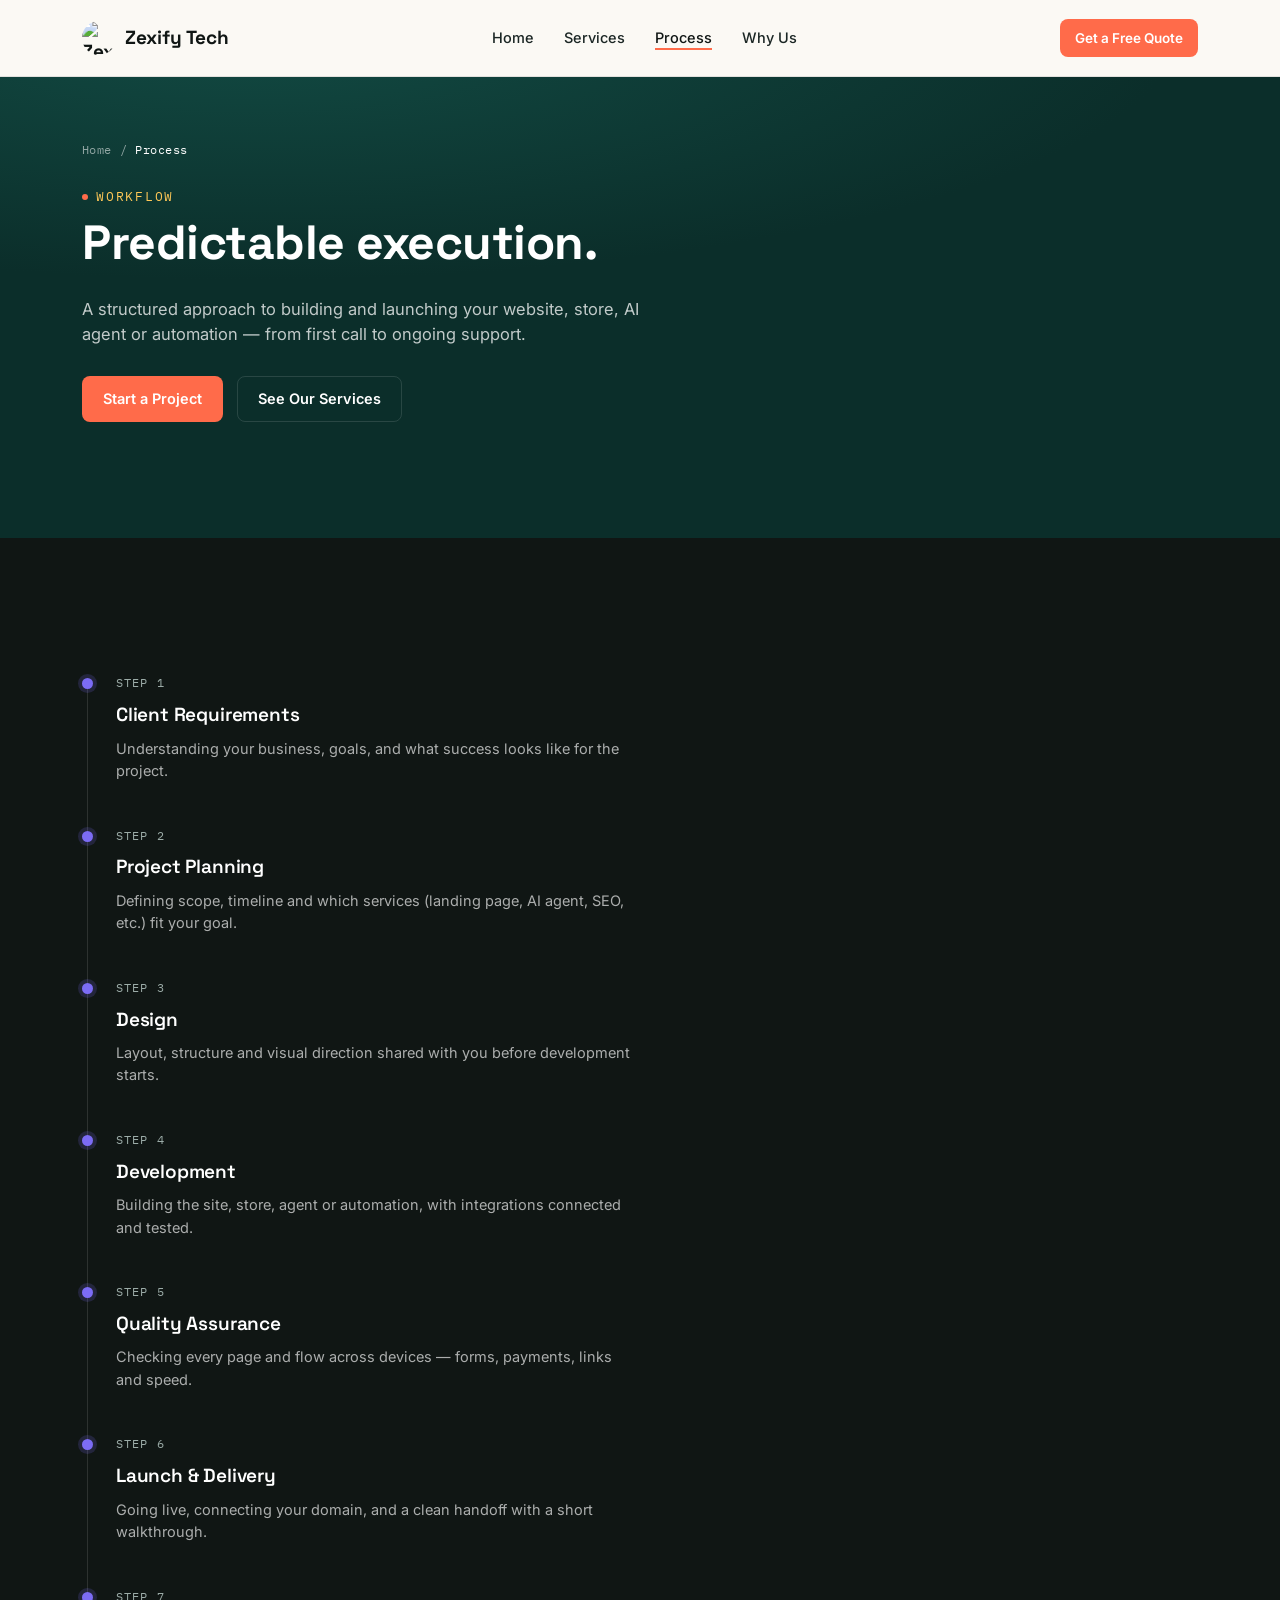
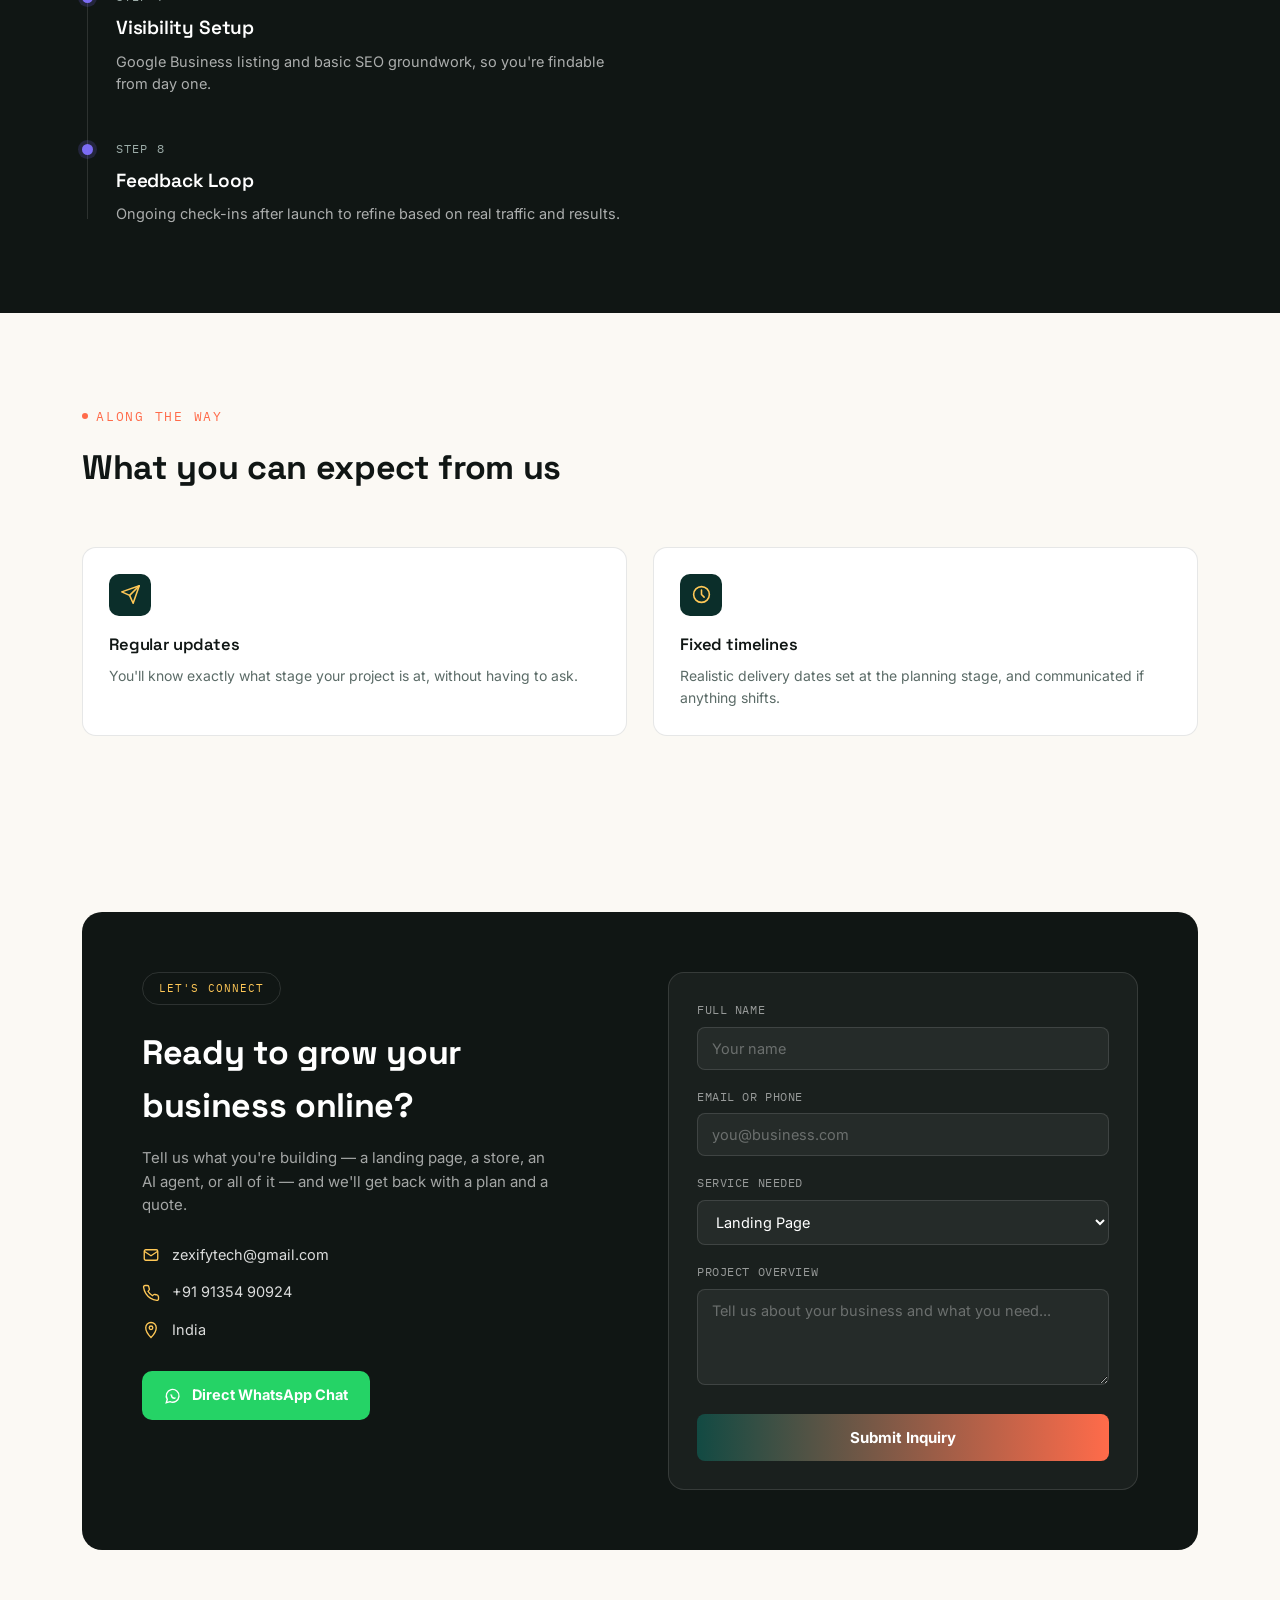
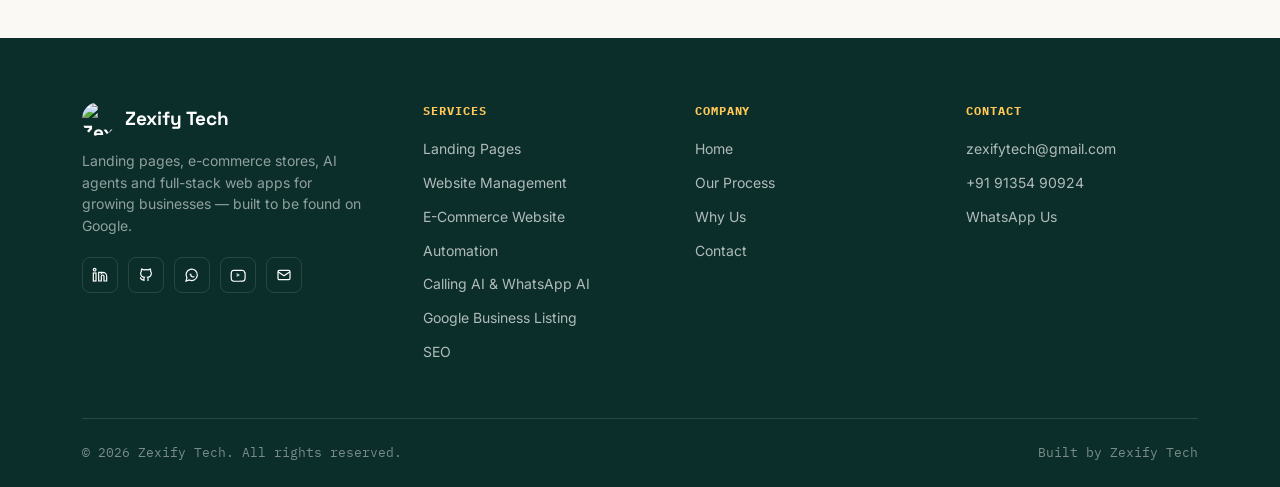
==== process.html @ 94b24c24 "first commit" ====
<!DOCTYPE html>
<html lang="en">
<head>
<meta charset="UTF-8">
<meta name="viewport" content="width=device-width, initial-scale=1.0">
<title>Our Process | Zexify Tech</title>
<meta name="description" content="How Zexify Tech plans, builds and launches every project.">
<link rel="preconnect" href="https://fonts.googleapis.com">
<link href="https://fonts.googleapis.com/css2?family=Space+Grotesk:wght@500;600;700&family=Inter:wght@400;500;600;700&family=IBM+Plex+Mono:wght@400;500&display=swap" rel="stylesheet">
<link rel="stylesheet" href="css/style.css">
</head>
<body>
<header class="site-header">
  <nav class="nav-wrap wrap">
    <a href="index.html" class="logo">
      <span class="logo-mark">
        <img src="assets/logo-mark.svg" alt="Zexify Tech logo">
      </span>
      Zexify Tech
    </a>
    <ul class="nav-links">
      <li><a class="" href="index.html">Home</a></li>
      <li class="has-dropdown">
        <a href="index.html#services">Services</a>
        <div class="dropdown">
          <a href="services/landing-pages.html">Landing Pages</a>
<a href="services/website-management.html">Website Management</a>
<a href="services/ecommerce.html">E-Commerce Website</a>
<a href="services/automation.html">Automation</a>
<a href="services/ai-agents.html">Calling AI & WhatsApp AI</a>
<a href="services/google-business.html">Google Business Listing</a>
<a href="services/seo.html">SEO</a>
        </div>
      </li>
      <li><a class="active" href="process.html">Process</a></li>
      <li><a class="" href="why-us.html">Why Us</a></li>
    </ul>
    <a href="#contact" class="btn btn-primary btn-sm nav-cta">Get a Free Quote</a>
    <button class="nav-toggle" aria-label="Menu">
      <svg viewBox="0 0 24 24" fill="none" stroke="currentColor" stroke-width="2" stroke-linecap="round"><path d="M3 6h18M3 12h18M3 18h18"/></svg>
    </button>
    <div class="mobile-menu">
      <a href="index.html">Home</a>
      <a href="services/landing-pages.html">Landing Pages</a>
<a href="services/website-management.html">Website Management</a>
<a href="services/ecommerce.html">E-Commerce Website</a>
<a href="services/automation.html">Automation</a>
<a href="services/ai-agents.html">Calling AI & WhatsApp AI</a>
<a href="services/google-business.html">Google Business Listing</a>
<a href="services/seo.html">SEO</a>
      <a href="process.html">Process</a>
      <a href="why-us.html">Why Us</a>
      <a href="#contact">Contact</a>
    </div>
  </nav>
</header>

<section class="inner-hero">
  <div class="wrap">
    <div class="crumb"><a href="index.html">Home</a> / <span style="color:#fff">Process</span></div>
    <span class="eyebrow on-dark">Workflow</span>
    <h1>Predictable execution.</h1>
    <p class="lead">A structured approach to building and launching your website, store, AI agent or automation &mdash; from first call to ongoing support.</p>
    <div class="hero-actions">
      <a href="#contact" class="btn btn-primary">Start a Project</a>
      <a href="index.html#services" class="btn btn-on-dark">See Our Services</a>
    </div>
  </div>
</section>

<section class="timeline-section">
  <div class="wrap">
    <div class="timeline">
      <div class="timeline-item reveal"><span class="timeline-dot"></span><span class="step-label">Step 1</span><h3>Client Requirements</h3><p>Understanding your business, goals, and what success looks like for the project.</p></div>
<div class="timeline-item reveal"><span class="timeline-dot"></span><span class="step-label">Step 2</span><h3>Project Planning</h3><p>Defining scope, timeline and which services (landing page, AI agent, SEO, etc.) fit your goal.</p></div>
<div class="timeline-item reveal"><span class="timeline-dot"></span><span class="step-label">Step 3</span><h3>Design</h3><p>Layout, structure and visual direction shared with you before development starts.</p></div>
<div class="timeline-item reveal"><span class="timeline-dot"></span><span class="step-label">Step 4</span><h3>Development</h3><p>Building the site, store, agent or automation, with integrations connected and tested.</p></div>
<div class="timeline-item reveal"><span class="timeline-dot"></span><span class="step-label">Step 5</span><h3>Quality Assurance</h3><p>Checking every page and flow across devices &mdash; forms, payments, links and speed.</p></div>
<div class="timeline-item reveal"><span class="timeline-dot"></span><span class="step-label">Step 6</span><h3>Launch &amp; Delivery</h3><p>Going live, connecting your domain, and a clean handoff with a short walkthrough.</p></div>
<div class="timeline-item reveal"><span class="timeline-dot"></span><span class="step-label">Step 7</span><h3>Visibility Setup</h3><p>Google Business listing and basic SEO groundwork, so you're findable from day one.</p></div>
<div class="timeline-item reveal"><span class="timeline-dot"></span><span class="step-label">Step 8</span><h3>Feedback Loop</h3><p>Ongoing check-ins after launch to refine based on real traffic and results.</p></div>
    </div>
  </div>
</section>

<section>
  <div class="wrap">
    <div class="section-head reveal">
      <span class="eyebrow on-light">Along The Way</span>
      <h2>What you can expect from us</h2>
    </div>
    <div class="feature-grid reveal">
      <div class="feature-card"><div class="service-icon"><svg viewBox="0 0 24 24" fill="none" stroke-width="1.8" stroke-linecap="round" stroke-linejoin="round"><path d="M22 2 11 13"/><path d="M22 2 15 22l-4-9-9-4 20-7z"/></svg></div><h3>Regular updates</h3><p>You'll know exactly what stage your project is at, without having to ask.</p></div>
      <div class="feature-card"><div class="service-icon"><svg viewBox="0 0 24 24" fill="none" stroke-width="1.8" stroke-linecap="round" stroke-linejoin="round"><circle cx="12" cy="12" r="9"/><path d="M12 7v5l3 3"/></svg></div><h3>Fixed timelines</h3><p>Realistic delivery dates set at the planning stage, and communicated if anything shifts.</p></div>
    </div>
  </div>
</section>

<section id="contact">
  <div class="wrap">
    <div class="connect-band reveal">
      <div class="connect-grid">
        <div class="connect-left">
          <span class="connect-pill">Let's Connect</span>
          <h2>Ready to grow your business online?</h2>
          <p class="sub">Tell us what you're building — a landing page, a store, an AI agent, or all of it — and we'll get back with a plan and a quote.</p>
          <div class="connect-info">
            <div class="connect-info-row"><svg viewBox="0 0 24 24" fill="none" stroke-width="1.8"><rect x="3" y="5" width="18" height="14" rx="2"/><path d="m3 7 9 6 9-6"/></svg><a href="mailto:zexifytech@gmail.com">zexifytech@gmail.com</a></div>
            <div class="connect-info-row"><svg viewBox="0 0 24 24" fill="none" stroke-width="1.8"><path d="M22 16.9v3a2 2 0 0 1-2.2 2 19.8 19.8 0 0 1-8.6-3.1 19.5 19.5 0 0 1-6-6A19.8 19.8 0 0 1 2.1 4.2 2 2 0 0 1 4.1 2h3a2 2 0 0 1 2 1.7c.1.9.3 1.8.6 2.7a2 2 0 0 1-.5 2.1L8 9.7a16 16 0 0 0 6 6l1.2-1.2a2 2 0 0 1 2.1-.5c.9.3 1.8.5 2.7.6a2 2 0 0 1 1.7 2Z"/></svg><a href="tel:+919135490924">+91 91354 90924</a></div>
            <div class="connect-info-row"><svg viewBox="0 0 24 24" fill="none" stroke-width="1.8"><path d="M12 2 C8 2 5 5 5 9c0 6 7 13 7 13s7-7 7-13c0-4-3-7-7-7z"/><circle cx="12" cy="9" r="2.4"/></svg><span>India</span></div>
          </div>
          <a href="https://wa.me/919135490924" target="_blank" rel="noopener" class="whatsapp-btn"><svg viewBox="0 0 24 24" fill="none" stroke="#fff" stroke-width="1.8"><path d="M3 21l1.4-4.6A8.5 8.5 0 1 1 8 19.5Z"/><path d="M9 10a1 1 0 0 0 1 1 4 4 0 0 0 4 4 1 1 0 0 0 1-1"/></svg>Direct WhatsApp Chat</a>
        </div>
        <form class="connect-form" id="inquiry-form">
          <div class="form-row">
            <label for="f-name">Full Name</label>
            <input type="text" id="f-name" placeholder="Your name" required>
          </div>
          <div class="form-row">
            <label for="f-email">Email or Phone</label>
            <input type="text" id="f-email" placeholder="you@business.com" required>
          </div>
          <div class="form-row">
            <label for="f-service">Service Needed</label>
            <select id="f-service">
              <option>Landing Page</option>
              <option>Website Management</option>
              <option>E-Commerce Website</option>
              <option>Automation</option>
              <option>Calling AI &amp; WhatsApp AI</option>
              <option>Google Business Listing</option>
              <option>SEO</option>
              <option>Not sure yet</option>
            </select>
          </div>
          <div class="form-row">
            <label for="f-msg">Project Overview</label>
            <textarea id="f-msg" placeholder="Tell us about your business and what you need..."></textarea>
          </div>
          <button type="submit" class="form-submit">Submit Inquiry</button>
        </form>
      </div>
    </div>
  </div>
</section>
<footer class="site-footer">
  <div class="wrap">
    <div class="footer-grid">
      <div class="footer-brand">
        <div class="logo">
          <span class="logo-mark">
            <img src="assets/logo-mark.svg" alt="Zexify Tech logo">
          </span>
          Zexify Tech
        </div>
        <p>Landing pages, e-commerce stores, AI agents and full-stack web apps for growing businesses — built to be found on Google.</p>
        <div class="footer-social">
          <!-- SOCIAL LINKS: replace # with your real profile URLs -->
          <a href="https://www.linkedin.com/in/arif-shaikh-717694379" aria-label="LinkedIn" target="_blank" rel="noopener"><svg viewBox="0 0 24 24" fill="none" stroke-width="1.8"><path d="M16 8a6 6 0 0 1 6 6v7h-4v-7a2 2 0 0 0-4 0v7h-4V8h4v1.5A6 6 0 0 1 16 8Z"/><rect x="2" y="9" width="4" height="12"/><circle cx="4" cy="4" r="2"/></svg></a>
          <a href="https://github.com/arifshaikh0462" aria-label="GitHub" target="_blank" rel="noopener"><svg viewBox="0 0 24 24" fill="none" stroke-width="1.8"><path d="M9 19c-4.3 1.4-4.3-2.5-6-3m12 5v-3.5c0-1 .1-1.4-.5-2 2.8-.3 5.5-1.4 5.5-6a4.6 4.6 0 0 0-1.3-3.2 4.2 4.2 0 0 0-.1-3.2s-1.1-.3-3.5 1.3a12.3 12.3 0 0 0-6.2 0C6.5 2.8 5.4 3.1 5.4 3.1a4.2 4.2 0 0 0-.1 3.2A4.6 4.6 0 0 0 4 9.5c0 4.6 2.7 5.7 5.5 6-.6.6-.6 1.2-.5 2V21"/></svg></a>
          <a href="https://wa.me/919135490924" aria-label="WhatsApp" target="_blank" rel="noopener"><svg viewBox="0 0 24 24" fill="none" stroke-width="1.8"><path d="M3 21l1.4-4.6A8.5 8.5 0 1 1 8 19.5Z"/><path d="M9 10a1 1 0 0 0 1 1 4 4 0 0 0 4 4 1 1 0 0 0 1-1"/></svg></a>
          <a href="https://www.youtube.com/@zexifytech" aria-label="YouTube" target="_blank" rel="noopener"><svg viewBox="0 0 24 24" fill="none" stroke-width="1.8" stroke-linecap="round" stroke-linejoin="round"><path d="M22 8.5s-.2-1.6-.9-2.3c-.8-.9-1.8-.9-2.2-1C15.9 5 12 5 12 5h0s-3.9 0-6.9.2c-.4 0-1.4.1-2.2 1C2.2 6.9 2 8.5 2 8.5S1.8 10.4 1.8 12.3v1.8c0 1.9.2 3.8.2 3.8s.2 1.6.9 2.3c.8.9 1.9.9 2.4 1 1.7.2 7.2.2 7.2.2s3.9 0 6.9-.2c.4 0 1.4-.1 2.2-1 .7-.7.9-2.3.9-2.3s.2-1.9.2-3.8v-1.8c0-1.9-.2-3.8-.2-3.8Z"/><path d="M10 15V9l5.2 3-5.2 3Z" fill="currentColor" stroke="none"/></svg></a>
          <a href="mailto:zexifytech@gmail.com" aria-label="Email"><svg viewBox="0 0 24 24" fill="none" stroke-width="1.8"><rect x="3" y="5" width="18" height="14" rx="2"/><path d="m3 7 9 6 9-6"/></svg></a>
        </div>
      </div>
      <div class="footer-col">
        <h4>Services</h4>
        <a href="services/landing-pages.html">Landing Pages</a>
        <a href="services/website-management.html">Website Management</a>
        <a href="services/ecommerce.html">E-Commerce Website</a>
        <a href="services/automation.html">Automation</a>
        <a href="services/ai-agents.html">Calling AI & WhatsApp AI</a>
        <a href="services/google-business.html">Google Business Listing</a>
        <a href="services/seo.html">SEO</a>
      </div>
      <div class="footer-col">
        <h4>Company</h4>
        <a href="index.html">Home</a>
        <a href="process.html">Our Process</a>
        <a href="why-us.html">Why Us</a>
        <a href="#contact">Contact</a>
      </div>
      <div class="footer-col">
        <h4>Contact</h4>
        <a href="mailto:zexifytech@gmail.com">zexifytech@gmail.com</a>
        <a href="tel:+919135490924">+91 91354 90924</a>
        <a href="https://wa.me/919135490924" target="_blank" rel="noopener">WhatsApp Us</a>
      </div>
    </div>
    <div class="footer-bottom">
      <span>© 2026 Zexify Tech. All rights reserved.</span>
      <span>Built by Zexify Tech</span>
    </div>
  </div>
</footer>
<script src="js/main.js"></script>
</body>
</html>
---- css/style.css ----
/* ===========================================================
   Zexify Tech — shared stylesheet
   Tokens: teal (brand) / coral (accent) / gold (highlight)
=========================================================== */
:root{
  --teal-900:#0B2E2A;
  --teal-800:#0F3934;
  --teal-700:#124A43;
  --coral-500:#FF6B4A;
  --coral-400:#FF8666;
  --gold-400:#FFC857;
  --cream-50:#FBF9F4;
  --cream-100:#F2F5F1;
  --ink-900:#101614;
  --ink-700:#1B2624;
  --slate-500:#5B6B67;
  --slate-300:#9CACA8;
  --line: rgba(16,22,20,0.10);
  --line-dark: rgba(255,255,255,0.12);
}
*{box-sizing:border-box; margin:0; padding:0;}
html{scroll-behavior:smooth;}
body{
  font-family:'Inter', sans-serif;
  background:var(--cream-50);
  color:var(--ink-900);
  line-height:1.55;
  -webkit-font-smoothing:antialiased;
}
img,svg{display:block; max-width:100%;}
a{color:inherit; text-decoration:none;}
ul{list-style:none;}
.wrap{max-width:1180px; margin:0 auto; padding:0 32px;}
h1,h2,h3{font-family:'Space Grotesk', sans-serif; letter-spacing:-0.01em;}
.eyebrow{
  font-family:'IBM Plex Mono', monospace;
  font-size:12.5px;
  letter-spacing:0.14em;
  text-transform:uppercase;
  display:inline-flex;
  align-items:center;
  gap:8px;
}
.eyebrow::before{
  content:"";
  width:6px; height:6px; border-radius:50%;
  background:var(--coral-500);
  display:inline-block;
}
.eyebrow.on-dark{color:var(--gold-400);}
.eyebrow.on-light{color:var(--coral-500);}

/* ---------- BUTTONS ---------- */
.btn{
  display:inline-flex; align-items:center; gap:8px;
  font-weight:600; font-size:14.5px;
  padding:11px 20px; border-radius:8px;
  border:1px solid transparent;
  cursor:pointer;
  transition:transform .2s ease, box-shadow .2s ease, background .2s ease;
  font-family:'Inter', sans-serif;
}
.btn-primary{background:var(--coral-500); color:#fff;}
.btn-primary:hover{transform:translateY(-1px); box-shadow:0 10px 24px -8px rgba(255,107,74,0.55);}
.btn-ghost{border-color:var(--line); color:var(--ink-900); background:transparent;}
.btn-ghost:hover{border-color:var(--ink-900);}
.btn-on-dark{border-color:var(--line-dark); color:#fff;}
.btn-on-dark:hover{border-color:#fff;}
.btn-sm{padding:8px 14px; font-size:13.5px;}

/* ---------- HEADER / NAV ---------- */
header.site-header{
  position:sticky; top:0; z-index:60;
  background:rgba(251,249,244,0.9);
  backdrop-filter:blur(10px);
  border-bottom:1px solid var(--line);
}
nav.nav-wrap{
  display:flex; align-items:center; justify-content:space-between;
  height:76px; position:relative;
}
.logo{
  font-family:'Space Grotesk', sans-serif;
  font-weight:700;
  font-size:19px;
  display:flex; align-items:center; gap:9px;
}
.logo-mark{
  width:34px; height:34px;
  display:flex; align-items:center; justify-content:center;
  flex-shrink:0;
}

/* Bas is section me badlav karna hai */
.logo-mark img{
  width:100%; 
  height:100%; 
  object-fit: cover;   /* contain ko badal kar cover kiya hai */
  border-radius: 50%;  /* Image ko round karne ke liye */
}

.logo-mark svg{width:14px; height:14px;}
/* LOGO PLACEHOLDER: replace .logo-mark contents (svg) with <img src="assets/logo.png" alt="Zexify Tech logo"> once you have your logo file */

.nav-links{display:none; gap:30px; font-size:14.5px; font-weight:500; color:var(--ink-700);}
.nav-links a{position:relative; padding:4px 0;}
.nav-links a:hover, .nav-links a.active{color:var(--ink-900);}
.nav-links a::after{
  content:""; position:absolute; left:0; bottom:0; width:0; height:1.5px;
  background:var(--coral-500); transition:width .25s ease;
}
.nav-links a:hover::after, .nav-links a.active::after{width:100%;}
.nav-cta{display:none;}
.nav-toggle{
  display:flex; align-items:center; justify-content:center;
  width:38px; height:38px; border-radius:8px; border:1px solid var(--line);
  background:transparent; cursor:pointer;
}
.nav-toggle svg{width:18px; height:18px;}
.mobile-menu{
  display:none; flex-direction:column; gap:2px;
  position:absolute; top:76px; left:0; right:0;
  background:var(--cream-50); border-bottom:1px solid var(--line);
  padding:12px 32px 20px;
}
.mobile-menu.open{display:flex;}
.mobile-menu a{padding:12px 0; font-size:15px; font-weight:500; border-bottom:1px solid var(--line);}
.mobile-menu a:last-child{border-bottom:none;}

@media(min-width:900px){
  .nav-links{display:flex;}
  .nav-cta{display:inline-flex;}
  .nav-toggle{display:none;}
}

/* Services dropdown (desktop) */
.has-dropdown{position:relative;}
.dropdown{
  display:none; position:absolute; top:100%; left:-16px; margin-top:14px;
  background:#fff; border:1px solid var(--line); border-radius:12px;
  box-shadow:0 20px 40px -16px rgba(16,22,20,0.18);
  padding:10px; min-width:240px; z-index:70;
}
.has-dropdown:hover .dropdown{display:block;}
.dropdown a{
  display:block; padding:10px 12px; border-radius:8px; font-size:14px; color:var(--ink-700);
}
.dropdown a:hover{background:var(--cream-100); color:var(--ink-900);}
.dropdown a::after{display:none;}

/* ---------- BREADCRUMB / INNER HERO ---------- */
.crumb{
  font-family:'IBM Plex Mono', monospace; font-size:12px; letter-spacing:.04em;
  color:rgba(255,255,255,0.55); display:flex; gap:8px; margin-bottom:22px;
}
.crumb a:hover{color:#fff;}
.inner-hero{
  background:radial-gradient(ellipse 120% 90% at 20% -10%, var(--teal-700), var(--teal-900) 60%);
  color:#fff; padding:64px 0 72px;
}
.inner-hero h1{font-size:clamp(30px,4.6vw,48px); font-weight:700; max-width:720px; margin-bottom:16px;}
.inner-hero p.lead{font-size:16.5px; color:rgba(255,255,255,0.75); max-width:560px; margin-bottom:28px;}
.inner-hero .hero-actions{display:flex; gap:14px; flex-wrap:wrap;}

/* ---------- SECTION shared ---------- */
section{padding:88px 0;}
section.tight{padding:64px 0;}
.section-head{max-width:600px; margin-bottom:52px;}
.section-head h2{font-size:clamp(24px,3.2vw,34px); font-weight:700; margin-top:16px; color:var(--ink-900);}
.section-head p{color:var(--slate-500); font-size:16px; margin-top:14px;}
.alt-bg{background:var(--cream-100);}

/* ---------- HOME HERO map/pin visual ---------- */
.hero{background:radial-gradient(ellipse 120% 90% at 20% -10%, var(--teal-700), var(--teal-900) 60%); color:#fff; overflow:hidden; position:relative;}
.hero .wrap{display:grid; grid-template-columns:1fr; gap:56px; padding-top:88px; padding-bottom:80px;}
@media(min-width:900px){.hero .wrap{grid-template-columns:1.05fr 0.95fr; align-items:center; padding-top:100px; padding-bottom:96px;}}
.hero h1{font-size:clamp(34px, 5.2vw, 52px); line-height:1.06; font-weight:700; margin:20px 0 22px; max-width:640px;}
.hero h1 em{font-style:normal; color:var(--gold-400);}
.hero p.lead{font-size:17.5px; color:rgba(255,255,255,0.78); max-width:480px; margin-bottom:34px;}
.hero-actions{display:flex; flex-wrap:wrap; gap:14px; margin-bottom:44px;}
.hero-stats{display:flex; gap:34px; flex-wrap:wrap;}
.hero-stat b{display:block; font-family:'Space Grotesk',sans-serif; font-size:22px; color:#fff;}
.hero-stat span{font-size:12.5px; color:rgba(255,255,255,0.55); font-family:'IBM Plex Mono', monospace;}

.map-visual{position:relative; aspect-ratio:1/1; max-width:460px; margin:0 auto;}
.map-visual svg{width:100%; height:100%;}
.grid-line{stroke:rgba(255,255,255,0.09); stroke-width:1;}
.road-line{stroke:rgba(255,255,255,0.16); stroke-width:1.4; stroke-dasharray:3 6;}
.block{fill:rgba(255,255,255,0.045); stroke:rgba(255,255,255,0.08); stroke-width:1;}
.storefront{fill:var(--teal-800); stroke:rgba(255,255,255,0.18); stroke-width:1; opacity:0; transform-origin:center; animation:popIn .5s ease forwards;}
.storefront.lit{fill:var(--gold-400); stroke:none;}
.pin-group{animation:pinDrop 1.1s cubic-bezier(.32,1.6,.5,1) forwards;}
.pin-shadow{fill:rgba(0,0,0,0.35); animation:shadowGrow 1.1s ease forwards;}
.ring{fill:none; stroke:var(--coral-400); stroke-width:1.6; transform-origin:center; opacity:0;}
.ring1{animation:ringPulse 2.6s ease-out 1.15s infinite;}
.ring2{animation:ringPulse 2.6s ease-out 2.35s infinite;}
@keyframes pinDrop{0%{transform:translateY(-140px); opacity:0;}55%{opacity:1;}70%{transform:translateY(4px);}85%{transform:translateY(-8px);}100%{transform:translateY(0); opacity:1;}}
@keyframes shadowGrow{0%{opacity:0; transform:scale(0.3);}70%{opacity:0;}100%{opacity:0.35; transform:scale(1);}}
@keyframes ringPulse{0%{opacity:0.55; transform:scale(0.3);}100%{opacity:0; transform:scale(2.6);}}
@keyframes popIn{to{opacity:1; transform:scale(1);} from{transform:scale(0.4);}}
.storefront:nth-of-type(1){animation-delay:1.3s;} .storefront:nth-of-type(2){animation-delay:1.42s;}
.storefront:nth-of-type(3){animation-delay:1.54s;} .storefront:nth-of-type(4){animation-delay:1.66s;}
.storefront:nth-of-type(5){animation-delay:1.78s;} .storefront:nth-of-type(6){animation-delay:1.9s;}
.storefront:nth-of-type(7){animation-delay:2.02s;} .storefront:nth-of-type(8){animation-delay:2.14s;}
@media (prefers-reduced-motion: reduce){.pin-group,.pin-shadow,.storefront,.ring1,.ring2{animation:none !important; opacity:1 !important; transform:none !important;}}

/* ---------- SERVICES GRID (home) ---------- */
.featured-service{
  display:grid; grid-template-columns:1fr; gap:32px; align-items:center;
  background:var(--teal-900); color:#fff; border-radius:20px; padding:48px; margin-bottom:1px;
}
@media(min-width:860px){.featured-service{grid-template-columns:1.1fr 0.9fr; padding:56px;}}
.featured-service .eyebrow{color:var(--gold-400);}
.featured-service h3{font-size:clamp(22px,3vw,30px); font-weight:700; margin:14px 0 14px;}
.featured-service p{color:rgba(255,255,255,0.75); font-size:15.5px; margin-bottom:24px; max-width:460px;}
.featured-visual{
  border:1px solid var(--line-dark); border-radius:14px; background:var(--teal-800);
  padding:22px; font-family:'IBM Plex Mono',monospace; font-size:12.5px; color:var(--slate-300);
}
.browser-bar{display:flex; gap:6px; margin-bottom:16px;}
.browser-dot{width:9px; height:9px; border-radius:50%; background:rgba(255,255,255,0.18);}
.mock-block{height:14px; border-radius:4px; background:rgba(255,255,255,0.08); margin-bottom:10px;}
.mock-block.w60{width:60%;} .mock-block.w80{width:80%;} .mock-block.w40{width:40%;}
.mock-cta{margin-top:16px; display:inline-block; background:var(--coral-500); color:#fff; padding:8px 16px; border-radius:6px; font-family:'Inter',sans-serif; font-weight:600; font-size:12.5px;}

.services-grid{
  display:grid; grid-template-columns:1fr; gap:1px;
  background:var(--line); border:1px solid var(--line); border-radius:16px; overflow:hidden; margin-top:1px;
}
@media(min-width:720px){.services-grid{grid-template-columns:1fr 1fr;}}
@media(min-width:1040px){.services-grid{grid-template-columns:1fr 1fr 1fr;}}
.service-card{background:var(--cream-50); padding:34px 30px; transition:background .25s ease; display:flex; flex-direction:column;}
.service-card:hover{background:#fff;}
.service-icon{width:42px; height:42px; border-radius:10px; background:var(--teal-900); display:flex; align-items:center; justify-content:center; margin-bottom:20px;}
.service-icon svg{width:21px; height:21px; stroke:var(--gold-400);}
.service-card h3{font-size:18px; font-weight:600; margin-bottom:9px;}
.service-card p{font-size:14.3px; color:var(--slate-500); flex-grow:1;}
.service-tag{font-family:'IBM Plex Mono', monospace; font-size:11px; color:var(--coral-500); text-transform:uppercase; letter-spacing:0.08em; display:block; margin-bottom:10px;}
.service-link{margin-top:16px; font-size:13.5px; font-weight:600; color:var(--teal-900); display:inline-flex; align-items:center; gap:6px;}
.service-link svg{width:13px; height:13px; transition:transform .2s ease;}
.service-card:hover .service-link svg{transform:translateX(3px);}

/* ---------- FEATURE GRID (service pages) ---------- */
.feature-grid{display:grid; grid-template-columns:1fr; gap:26px;}
@media(min-width:700px){.feature-grid{grid-template-columns:1fr 1fr;}}
.feature-card{border:1px solid var(--line); border-radius:14px; padding:26px; background:#fff;}
.feature-card .service-icon{margin-bottom:16px;}
.feature-card h3{font-size:16.5px; font-weight:600; margin-bottom:8px;}
.feature-card p{font-size:14px; color:var(--slate-500);}

/* ---------- TIMELINE (process pages / how it works) ---------- */
.timeline-section{background:var(--ink-900); color:#fff;}
.timeline{position:relative; padding-left:34px; margin-top:48px;}
.timeline::before{content:""; position:absolute; left:5px; top:6px; bottom:6px; width:1px; background:var(--line-dark);}
.timeline-item{position:relative; padding-bottom:44px;}
.timeline-item:last-child{padding-bottom:0;}
.timeline-dot{position:absolute; left:-34px; top:4px; width:11px; height:11px; border-radius:50%; background:#7C6CF5; box-shadow:0 0 0 4px rgba(124,108,245,0.18);}
.timeline-item .step-label{font-family:'IBM Plex Mono',monospace; font-size:11.5px; letter-spacing:.1em; color:var(--slate-300); text-transform:uppercase; margin-bottom:8px; display:block;}
.timeline-item h3{font-size:19px; font-weight:600; margin-bottom:8px;}
.timeline-item p{font-size:14.5px; color:rgba(255,255,255,0.65); max-width:520px;}

/* compact timeline used inline on light bg (service pages "How it works") */
.timeline.on-light{color:var(--ink-900);}
.timeline.on-light::before{background:var(--line);}
.timeline.on-light .timeline-dot{background:var(--coral-500); box-shadow:0 0 0 4px rgba(255,107,74,0.14);}
.timeline.on-light .step-label{color:var(--slate-500);}
.timeline.on-light .timeline-item p{color:var(--slate-500);}

/* ---------- FAQ ---------- */
.faq-list{display:flex; flex-direction:column; gap:1px; background:var(--line); border:1px solid var(--line); border-radius:14px; overflow:hidden;}
.faq-item{background:var(--cream-50);}
.faq-item summary{
  list-style:none; cursor:pointer; padding:22px 26px; font-weight:600; font-size:15.5px;
  display:flex; justify-content:space-between; align-items:center; gap:16px;
}
.faq-item summary::-webkit-details-marker{display:none;}
.faq-item summary::after{content:"+"; font-size:20px; color:var(--coral-500); font-weight:400; flex-shrink:0;}
.faq-item[open] summary::after{content:"–";}
.faq-item p{padding:0 26px 22px; font-size:14.3px; color:var(--slate-500); max-width:640px;}

/* ---------- WHO IT'S FOR list ---------- */
.tick-list{display:flex; flex-direction:column; gap:16px;}
.tick-list li{display:flex; gap:12px; font-size:15px; color:var(--ink-700);}
.tick-list svg{flex-shrink:0; width:19px; height:19px; stroke:var(--coral-500); margin-top:2px;}

/* ---------- STATS / WHY US ---------- */
.stat-grid{display:grid; grid-template-columns:repeat(2,1fr); gap:32px;}
@media(min-width:700px){.stat-grid{grid-template-columns:repeat(4,1fr);}}
.stat-card b{font-family:'Space Grotesk',sans-serif; font-size:32px; font-weight:700; color:var(--teal-900); display:block; margin-bottom:6px;}
.stat-card span{font-size:13px; color:var(--slate-500); font-family:'IBM Plex Mono',monospace;}

.value-grid{display:grid; grid-template-columns:1fr; gap:32px;}
@media(min-width:820px){.value-grid{grid-template-columns:repeat(3,1fr);}}
.value-card b.why-num{font-family:'Space Grotesk',sans-serif; font-size:32px; font-weight:700; color:var(--teal-900); display:block; margin-bottom:10px;}
.value-card h3{font-size:16.5px; font-weight:600; margin-bottom:8px;}
.value-card p{font-size:14.3px; color:var(--slate-500);}

/* ---------- GOOGLE / SEO band ---------- */
.gb-band{background:var(--teal-900); color:#fff; border-radius:20px; padding:52px; display:grid; grid-template-columns:1fr; gap:40px; align-items:center;}
@media(min-width:900px){.gb-band{grid-template-columns:1.1fr 0.9fr; padding:60px;}}
.gb-band .eyebrow{color:var(--gold-400);}
.gb-band h2{font-size:clamp(22px,2.8vw,30px); margin:14px 0 14px; font-weight:700;}
.gb-band p{color:rgba(255,255,255,0.75); font-size:15px; margin-bottom:24px; max-width:460px;}
.gb-list{display:flex; flex-direction:column; gap:13px; margin-bottom:26px;}
.gb-list li{display:flex; gap:12px; font-size:14.3px; color:rgba(255,255,255,0.88);}
.gb-list svg{flex-shrink:0; width:18px; height:18px; stroke:var(--gold-400); margin-top:1px;}
.gb-card{background:var(--teal-800); border:1px solid var(--line-dark); border-radius:14px; padding:24px;}
.gb-card-top{display:flex; justify-content:space-between; align-items:flex-start; margin-bottom:16px;}
.gb-card-name{font-family:'Space Grotesk',sans-serif; font-weight:600; font-size:15.5px;}
.gb-badge{font-family:'IBM Plex Mono', monospace; font-size:10.5px; background:rgba(255,200,87,0.15); color:var(--gold-400); padding:3px 8px; border-radius:6px; letter-spacing:0.05em;}
.stars{display:flex; gap:3px; margin-bottom:8px;}
.stars svg{width:14px; height:14px; fill:var(--gold-400);}
.gb-card-sub{font-size:12px; color:rgba(255,255,255,0.55); font-family:'IBM Plex Mono', monospace;}

/* ---------- CTA BAND (legacy, still used if referenced) ---------- */
.cta-band{background:var(--ink-900); color:#fff; border-radius:20px; padding:60px 46px; text-align:center;}
.cta-band h2{font-size:clamp(24px,3.4vw,36px); font-weight:700; margin-bottom:14px;}
.cta-band p{color:rgba(255,255,255,0.65); max-width:460px; margin:0 auto 30px; font-size:15px;}
.cta-actions{display:flex; justify-content:center; gap:14px; flex-wrap:wrap; margin-bottom:36px;}
.contact-row{display:flex; justify-content:center; gap:32px; flex-wrap:wrap; font-family:'IBM Plex Mono', monospace; font-size:13px; color:rgba(255,255,255,0.7); padding-top:28px; border-top:1px solid var(--line-dark);}
.contact-row a:hover{color:#fff;}

/* ---------- LET'S CONNECT band ---------- */
.connect-band{background:var(--ink-900); color:#fff; border-radius:20px; padding:52px;}
@media(min-width:700px){.connect-band{padding:60px;}}
.connect-grid{display:grid; grid-template-columns:1fr; gap:44px;}
@media(min-width:900px){.connect-grid{grid-template-columns:1fr 1fr; gap:56px; align-items:start;}}
.connect-pill{
  display:inline-block; font-family:'IBM Plex Mono',monospace; font-size:11px; letter-spacing:.1em;
  text-transform:uppercase; color:var(--gold-400); border:1px solid var(--line-dark);
  border-radius:999px; padding:7px 16px; margin-bottom:22px;
}
.connect-left h2{font-size:clamp(24px,3.2vw,34px); font-weight:700; margin-bottom:14px; max-width:440px;}
.connect-left .sub{color:rgba(255,255,255,0.62); font-size:15px; max-width:420px; margin-bottom:28px;}
.connect-info{display:flex; flex-direction:column; gap:15px; margin-bottom:30px;}
.connect-info-row{display:flex; align-items:center; gap:12px; font-size:14.5px; color:rgba(255,255,255,0.85);}
.connect-info-row svg{width:18px; height:18px; stroke:var(--gold-400); flex-shrink:0;}
.connect-info-row a:hover{color:#fff;}
.whatsapp-btn{
  display:inline-flex; align-items:center; gap:10px; background:#25D366; color:#fff;
  font-weight:700; padding:13px 22px; border-radius:10px; font-size:14.5px;
  transition:transform .2s ease, box-shadow .2s ease;
}
.whatsapp-btn svg{width:18px; height:18px;}
.whatsapp-btn:hover{transform:translateY(-1px); box-shadow:0 10px 24px -8px rgba(37,211,102,0.5);}

.connect-form{background:rgba(255,255,255,0.045); border:1px solid var(--line-dark); border-radius:16px; padding:28px;}
.form-row{margin-bottom:18px;}
.form-row:last-of-type{margin-bottom:22px;}
.form-row label{
  display:block; font-family:'IBM Plex Mono',monospace; font-size:11.5px; letter-spacing:.05em;
  text-transform:uppercase; color:rgba(255,255,255,0.55); margin-bottom:8px;
}
.form-row input, .form-row select, .form-row textarea{
  width:100%; background:rgba(255,255,255,0.05); border:1px solid var(--line-dark);
  border-radius:8px; padding:12px 14px; color:#fff; font-family:'Inter',sans-serif; font-size:14.5px;
}
.form-row input::placeholder, .form-row textarea::placeholder{color:rgba(255,255,255,0.32);}
.form-row input:focus, .form-row select:focus, .form-row textarea:focus{outline:none; border-color:var(--coral-500);}
.form-row select option{background:var(--ink-900); color:#fff;}
.form-row textarea{min-height:96px; resize:vertical; font-family:'Inter',sans-serif;}
.form-submit{
  width:100%; border:none; cursor:pointer; color:#fff; font-weight:700; font-size:15px;
  padding:14px; border-radius:8px; background:linear-gradient(90deg, var(--teal-700), var(--coral-500));
  transition:opacity .2s ease, transform .2s ease; font-family:'Inter',sans-serif;
}
.form-submit:hover{opacity:0.92; transform:translateY(-1px);}


/* ---------- FOOTER ---------- */
footer.site-footer{background:var(--teal-900); color:rgba(255,255,255,0.75); padding-top:64px;}
.footer-grid{display:grid; grid-template-columns:1fr; gap:40px; padding-bottom:44px; border-bottom:1px solid var(--line-dark);}
@media(min-width:800px){.footer-grid{grid-template-columns:1.3fr 1fr 1fr 1fr;}}
.footer-brand .logo{color:#fff; margin-bottom:14px;}
.footer-brand p{font-size:14px; color:rgba(255,255,255,0.55); max-width:280px; margin-bottom:20px;}
.footer-social{display:flex; gap:10px;}
.footer-social a{width:36px; height:36px; border-radius:8px; border:1px solid var(--line-dark); display:flex; align-items:center; justify-content:center; transition:border-color .2s ease, background .2s ease;}
.footer-social a:hover{border-color:#fff; background:rgba(255,255,255,0.06);}
.footer-social svg{width:16px; height:16px; stroke:#fff;}
.footer-col h4{font-family:'IBM Plex Mono',monospace; font-size:12px; letter-spacing:.08em; text-transform:uppercase; color:var(--gold-400); margin-bottom:18px;}
.footer-col a{display:block; font-size:14px; color:rgba(255,255,255,0.68); margin-bottom:12px;}
.footer-col a:hover{color:#fff;}
.footer-bottom{display:flex; justify-content:space-between; align-items:center; flex-wrap:wrap; gap:12px; padding:24px 0; font-size:12.5px; color:rgba(255,255,255,0.45); font-family:'IBM Plex Mono',monospace;}

/* ---------- reveal on scroll ---------- */
.reveal{opacity:0; transform:translateY(18px); transition:opacity .7s ease, transform .7s ease;}
.reveal.in{opacity:1; transform:translateY(0);}
@media (prefers-reduced-motion: reduce){.reveal{opacity:1; transform:none; transition:none;}}
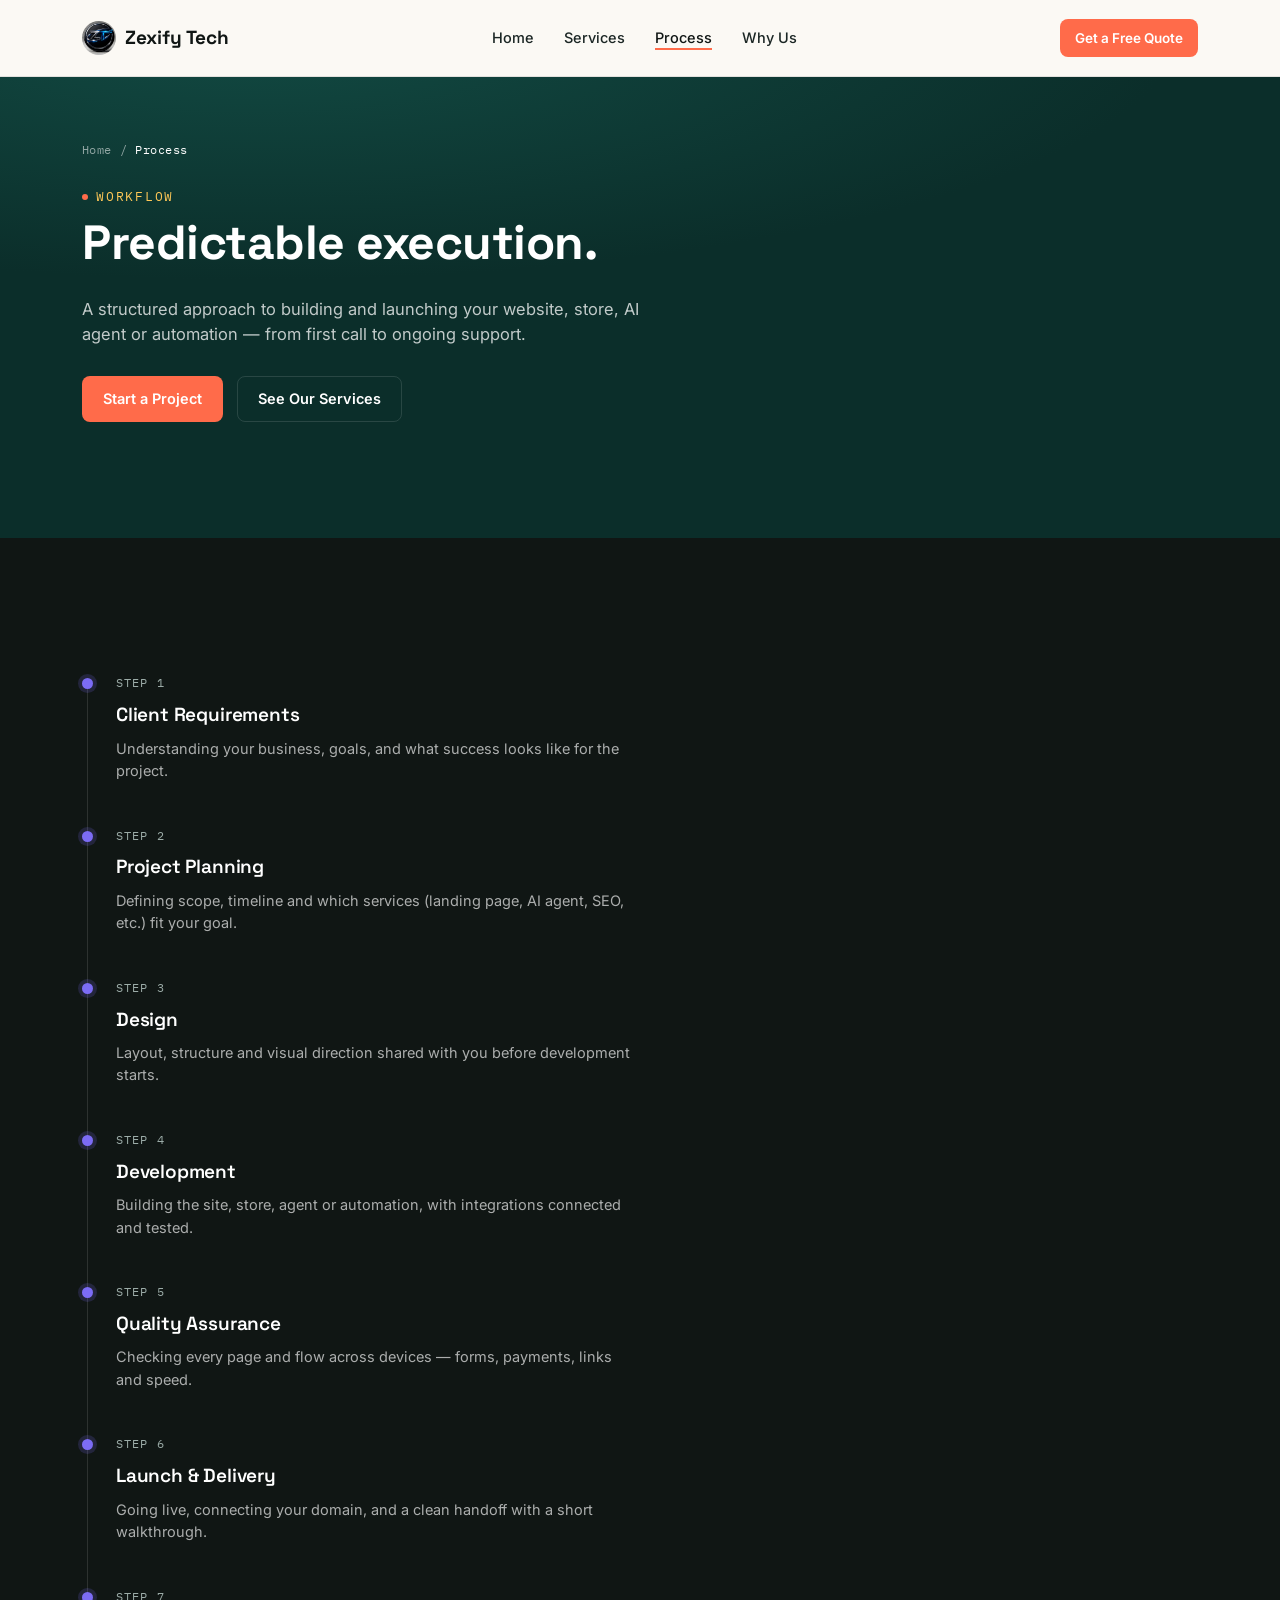
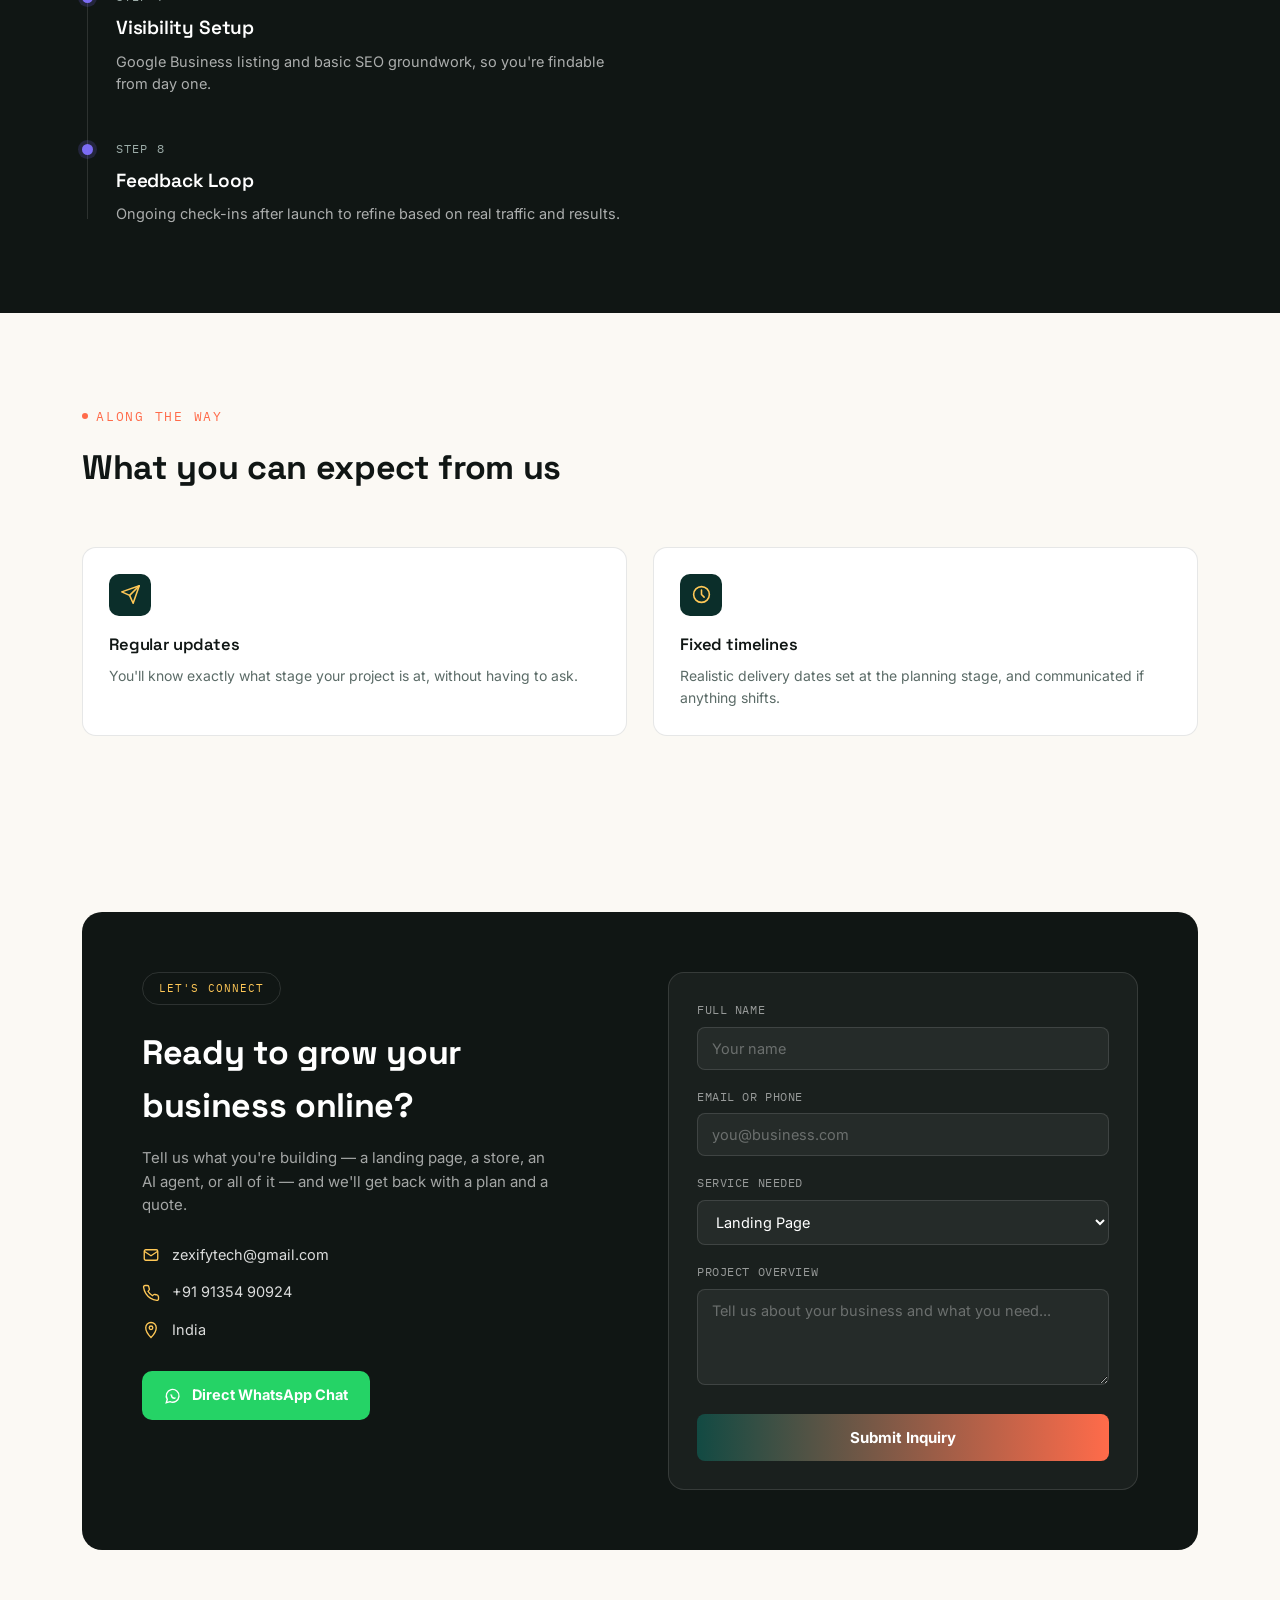
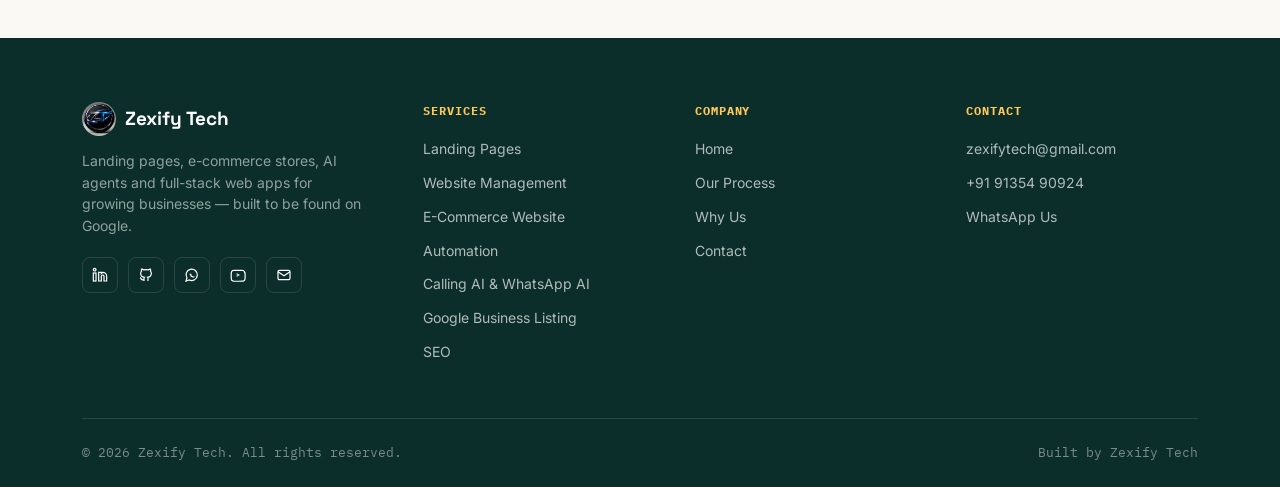
==== commit 567ae0fd: "updated :" ====
--- a/process.html
+++ b/process.html
@@ -14,7 +14,7 @@
   <nav class="nav-wrap wrap">
     <a href="index.html" class="logo">
       <span class="logo-mark">
-        <img src="assets/logo-mark.svg" alt="Zexify Tech logo">
+        <img src="assets/logo-full.png" alt="Zexify Tech logo">
       </span>
       Zexify Tech
     </a>
@@ -149,7 +149,7 @@
       <div class="footer-brand">
         <div class="logo">
           <span class="logo-mark">
-            <img src="assets/logo-mark.svg" alt="Zexify Tech logo">
+            <img src="assets/logo-full.png" alt="Zexify Tech logo">
           </span>
           Zexify Tech
         </div>
